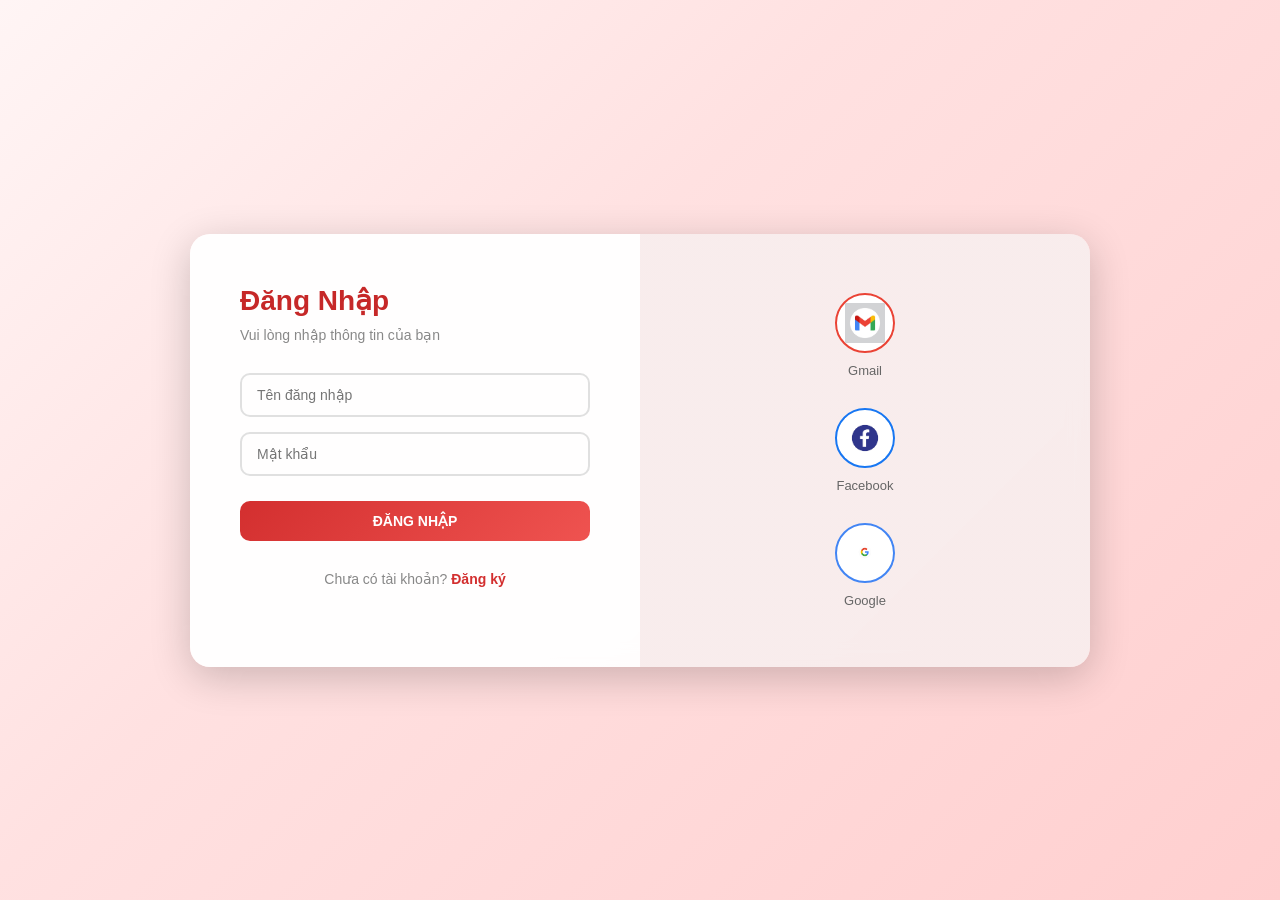
==== frontend/index.html @ dd8c9e0a "Add files via upload # Website Description This web application is designed for educational purpose" ====
<!DOCTYPE html>
<html lang="vi">
<head>
    <meta charset="UTF-8">
    <meta name="viewport" content="width=device-width, initial-scale=1.0">
    <title>Đăng nhập / Đăng ký</title>
    <link rel="stylesheet" href="style.css">
</head>
<body>
    <div class="container">
        <div class="login-register">
            
            <div class="login-form active">
                <h2>Đăng Nhập</h2>
                <p>Vui lòng nhập thông tin của bạn</p>
                <form id="loginForm">
                    <div class="form-group">
                        <input type="text" id="loginUsername" placeholder="Tên đăng nhập" required>
                    </div>
                    <div class="form-group">
                        <input type="password" id="loginPassword" placeholder="Mật khẩu" required>
                    </div>
                    <button type="submit" class="btn">ĐĂNG NHẬP</button>
                    <p class="toggle-form">Chưa có tài khoản? <a href="#" onclick="toggleForm()">Đăng ký</a></p>
                </form>
            </div>

            
            <div class="register-form">
                <h2>Đăng Ký</h2>
                <p>Sử dụng tài khoản mạng xã hội hoặc tạo tài khoản mới</p>
                <form id="registerForm">
                    <div class="form-group">
                        <input type="text" id="regUsername" placeholder="Tên đăng nhập" maxlength="20" required>
                        <small>Tối đa 20 ký tự</small>
                    </div>
                    <div class="form-group">
                        <input type="email" id="regEmail" placeholder="Email" required>
                    </div>
                    <div class="form-group">
                        <input type="password" id="regPassword" placeholder="Mật khẩu" required>
                    </div>
                    <div class="form-group">
                        <input type="password" id="regConfirmPassword" placeholder="Nhập lại mật khẩu" required>
                    </div>
                    <div class="form-group checkbox">
                        <input type="checkbox" id="terms" required>
                        <label for="terms">Tôi đồng ý với các điều khoản và điều kiện</label>
                    </div>
                    <button type="submit" class="btn">ĐĂNG KÝ</button>
                    <p class="toggle-form">Đã có tài khoản? <a href="#" onclick="toggleForm()">Đăng nhập</a></p>
                </form>
            </div>

            
            <div class="social-signup">
                <div class="social-icon">
                    <button class="social-btn gmail" title="Gmail">
                        <img src="image/gmail.png" alt="Gmail">
                    </button>
                    <p>Gmail</p>
                </div>
                <div class="social-icon">
                    <button class="social-btn facebook" title="Facebook">
                        <img src="image/facebook.png" alt="Facebook">
                    </button>
                    <p>Facebook</p>
                </div>
                <div class="social-icon">
                    <button class="social-btn google" title="Google">
                        <img src="image/google.png" alt="Google">
                    </button>
                    <p>Google</p>
                </div>
            </div>
        </div>
    </div>

    
    <div id="message" class="message"></div>

    <script src="script.js"></script>
</body>
</html>
---- frontend/style.css ----
* {
    margin: 0;
    padding: 0;
    box-sizing: border-box;
}

body {
    font-family: 'Segoe UI', Tahoma, Geneva, Verdana, sans-serif;
    background: linear-gradient(135deg, #fff5f5 0%, #ffe1e1 40%, #ffcfcf 100%);
    min-height: 100vh;
    display: flex;
    justify-content: center;
    align-items: center;
    padding: 20px;
}

.container {
    width: 100%;
    max-width: 900px;
}

.login-register {
    background: rgba(255, 255, 255, 0.95);
    border-radius: 20px;
    box-shadow: 0 10px 40px rgba(0, 0, 0, 0.2);
    display: grid;
    grid-template-columns: 1fr 1fr;
    overflow: hidden;
    backdrop-filter: blur(10px);
}


.login-form, .register-form {
    padding: 50px;
    display: none;
}

.login-form.active, .register-form.active {
    display: block;
}

h2 {
    color: #c62828;
    font-size: 28px;
    margin-bottom: 10px;
    font-weight: 600;
}

.login-form p, .register-form p {
    color: #888;
    margin-bottom: 30px;
    font-size: 14px;
}

form {
    display: flex;
    flex-direction: column;
    gap: 15px;
}

.form-group {
    position: relative;
}

.form-group input {
    width: 100%;
    padding: 12px 15px;
    border: 2px solid #e0e0e0;
    border-radius: 10px;
    font-size: 14px;
    transition: all 0.3s ease;
    background: transparent;
}

.form-group input:focus {
    outline: none;
    border-color: #d32f2f;
    box-shadow: 0 0 10px rgba(211, 47, 47, 0.25);
}

.form-group.password-group {
    position: relative;
}

.password-toggle {
    position: absolute;
    right: 12px;
    top: 50%;
    transform: translateY(-50%);
    background: none;
    border: none;
    font-size: 20px;
    cursor: pointer;
    padding: 5px;
    transition: all 0.2s ease;
    pointer-events: auto;
    z-index: 10;
}

.password-toggle:hover {
    transform: translateY(-50%) scale(1.2);
}

.password-toggle:active {
    transform: translateY(-50%) scale(0.95);
}

.form-group.password-group input {
    padding-right: 45px;
}

.form-group small {
    display: block;
    color: #999;
    font-size: 12px;
    margin-top: 5px;
}

.form-group.checkbox {
    display: flex;
    align-items: center;
    gap: 10px;
}

.form-group.checkbox input[type="checkbox"] {
    width: 18px;
    height: 18px;
    cursor: pointer;
}

.form-group.checkbox label {
    color: #666;
    font-size: 13px;
    cursor: pointer;
    margin: 0;
}

.btn {
    padding: 12px 30px;
    background: linear-gradient(135deg, #d32f2f, #ef5350);
    color: white;
    border: none;
    border-radius: 10px;
    font-size: 14px;
    font-weight: 600;
    cursor: pointer;
    transition: all 0.3s ease;
    margin-top: 10px;
}

.btn:hover {
    transform: translateY(-2px);
    box-shadow: 0 5px 15px rgba(211, 47, 47, 0.35);
}

.btn:active {
    transform: translateY(0);
}

.toggle-form {
    text-align: center;
    color: #999;
    font-size: 13px;
    margin-top: 15px !important;
}

.toggle-form a {
    color: #d32f2f;
    text-decoration: none;
    font-weight: 600;
    cursor: pointer;
    transition: color 0.3s ease;
}

.toggle-form a:hover {
    color: #b71c1c;
}


.social-signup {
    background: linear-gradient(rgba(0, 0, 0, 0.02), rgba(0, 0, 0, 0.02)), 
                url('data:image/svg+xml,<svg xmlns="http://www.w3.org/2000/svg" viewBox="0 0 1200 600"><defs><linearGradient id="grad" x1="0%" y1="0%" x2="100%" y2="100%"><stop offset="0%" style="stop-color:rgba(100,200,220,0.1)"/><stop offset="100%" style="stop-color:rgba(150,180,220,0.1)"/></linearGradient></defs><rect fill="url(#grad)" width="1200" height="600"/></svg>');
    background-size: cover;
    padding: 50px;
    display: flex;
    flex-direction: column;
    justify-content: center;
    align-items: center;
    gap: 30px;
    background-color: rgba(211, 47, 47, 0.06);
}

.social-signup h3 {
    color: #c62828;
    font-size: 20px;
    text-align: center;
    margin-bottom: 20px;
}

.social-icon {
    text-align: center;
}

.social-btn {
    width: 60px;
    height: 60px;
    border-radius: 50%;
    border: 2px solid #e0e0e0;
    background: white;
    color: #666;
    font-size: 24px;
    cursor: pointer;
    transition: all 0.3s ease;
    display: flex;
    justify-content: center;
    align-items: center;
    margin: 0 auto 10px;
    padding: 0;
}

.social-btn img {
    width: 40px;
    height: 40px;
    object-fit: contain;
}

.social-btn:hover {
    transform: translateY(-5px);
    box-shadow: 0 5px 15px rgba(0, 0, 0, 0.2);
}

.social-btn.gmail {
    border-color: #EA4335;
    color: #EA4335;
}

.social-btn.gmail:hover {
    background: #EA4335;
    color: white;
}

.social-btn.facebook {
    border-color: #1877F2;
    color: #1877F2;
}

.social-btn.facebook:hover {
    background: #1877F2;
    color: white;
}

.social-btn.google {
    border-color: #4285F4;
    color: #4285F4;
}

.social-btn.google:hover {
    background: #4285F4;
    color: white;
}

.social-icon p {
    color: #666;
    font-size: 13px;
    font-weight: 500;
}


.message {
    position: fixed;
    top: 20px;
    right: 20px;
    padding: 15px 20px;
    border-radius: 8px;
    max-width: 400px;
    display: none;
    z-index: 1000;
    animation: slideIn 0.3s ease;
}

.message.show {
    display: block;
}

.message.success {
    background: #4CAF50;
    color: white;
}

.message.error {
    background: #f44336;
    color: white;
}

.message.info {
    background: #2196F3;
    color: white;
}

@keyframes slideIn {
    from {
        transform: translateX(400px);
        opacity: 0;
    }
    to {
        transform: translateX(0);
        opacity: 1;
    }
}


@media (max-width: 768px) {
    .login-register {
        grid-template-columns: 1fr;
    }

    .social-signup {
        display: none;
    }

    .login-form, .register-form {
        padding: 40px 25px;
    }

    h2 {
        font-size: 24px;
    }
}
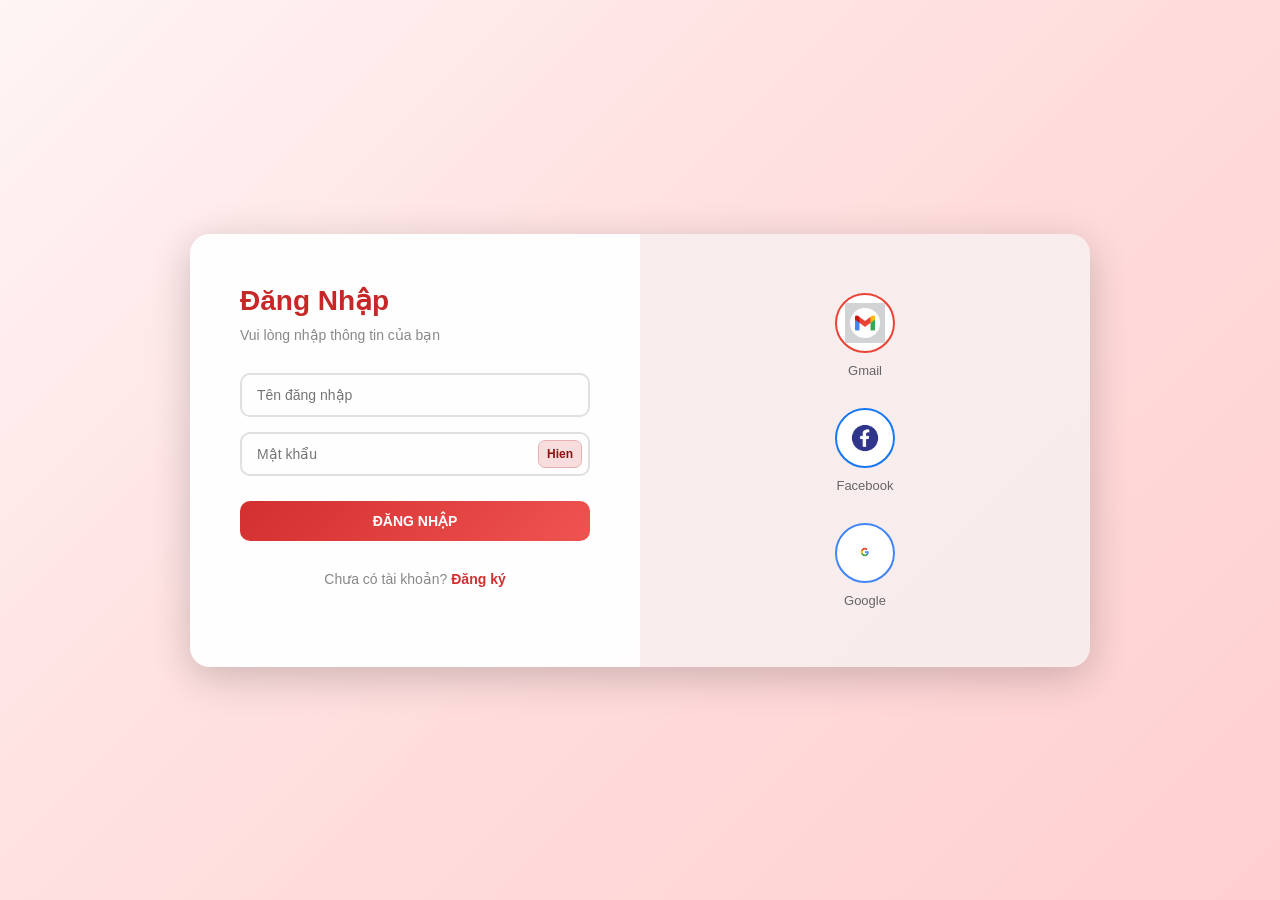
==== commit 72ad35a7: "Add files via upload" ====
--- a/frontend/index.html
+++ b/frontend/index.html
@@ -17,8 +17,9 @@
                     <div class="form-group">
                         <input type="text" id="loginUsername" placeholder="Tên đăng nhập" required>
                     </div>
-                    <div class="form-group">
-                        <input type="password" id="loginPassword" placeholder="Mật khẩu" required>
+                    <div class="form-group password-group">
+                        <input type="password" id="loginPassword" placeholder="Mật khẩu" required>
+                        <button type="button" class="password-toggle" aria-label="Hien mat khau" data-target="loginPassword">Hien</button>
                     </div>
                     <button type="submit" class="btn">ĐĂNG NHẬP</button>
                     <p class="toggle-form">Chưa có tài khoản? <a href="#" onclick="toggleForm()">Đăng ký</a></p>
@@ -37,11 +38,13 @@
                     <div class="form-group">
                         <input type="email" id="regEmail" placeholder="Email" required>
                     </div>
-                    <div class="form-group">
-                        <input type="password" id="regPassword" placeholder="Mật khẩu" required>
-                    </div>
-                    <div class="form-group">
-                        <input type="password" id="regConfirmPassword" placeholder="Nhập lại mật khẩu" required>
+                    <div class="form-group password-group">
+                        <input type="password" id="regPassword" placeholder="Mật khẩu" required>
+                        <button type="button" class="password-toggle" aria-label="Hien mat khau" data-target="regPassword">Hien</button>
+                    </div>
+                    <div class="form-group password-group">
+                        <input type="password" id="regConfirmPassword" placeholder="Nhập lại mật khẩu" required>
+                        <button type="button" class="password-toggle" aria-label="Hien mat khau" data-target="regConfirmPassword">Hien</button>
                     </div>
                     <div class="form-group checkbox">
                         <input type="checkbox" id="terms" required>
--- a/frontend/style.css
+++ b/frontend/style.css
@@ -82,32 +82,35 @@
     position: relative;
 }
 
-.password-toggle {
-    position: absolute;
-    right: 12px;
-    top: 50%;
-    transform: translateY(-50%);
-    background: none;
-    border: none;
-    font-size: 20px;
-    cursor: pointer;
-    padding: 5px;
-    transition: all 0.2s ease;
-    pointer-events: auto;
-    z-index: 10;
-}
-
-.password-toggle:hover {
-    transform: translateY(-50%) scale(1.2);
-}
-
-.password-toggle:active {
-    transform: translateY(-50%) scale(0.95);
-}
-
-.form-group.password-group input {
-    padding-right: 45px;
-}
+.password-toggle {
+    position: absolute;
+    right: 8px;
+    top: 50%;
+    transform: translateY(-50%);
+    background: #f7dddd;
+    border: 1px solid #e7b1b1;
+    border-radius: 7px;
+    color: #8f1212;
+    font-size: 12px;
+    font-weight: 700;
+    cursor: pointer;
+    padding: 6px 8px;
+    transition: all 0.2s ease;
+    pointer-events: auto;
+    z-index: 10;
+}
+
+.password-toggle:hover {
+    background: #ffd0d0;
+}
+
+.password-toggle:active {
+    transform: translateY(-50%) scale(0.98);
+}
+
+.form-group.password-group input {
+    padding-right: 68px;
+}
 
 .form-group small {
     display: block;
